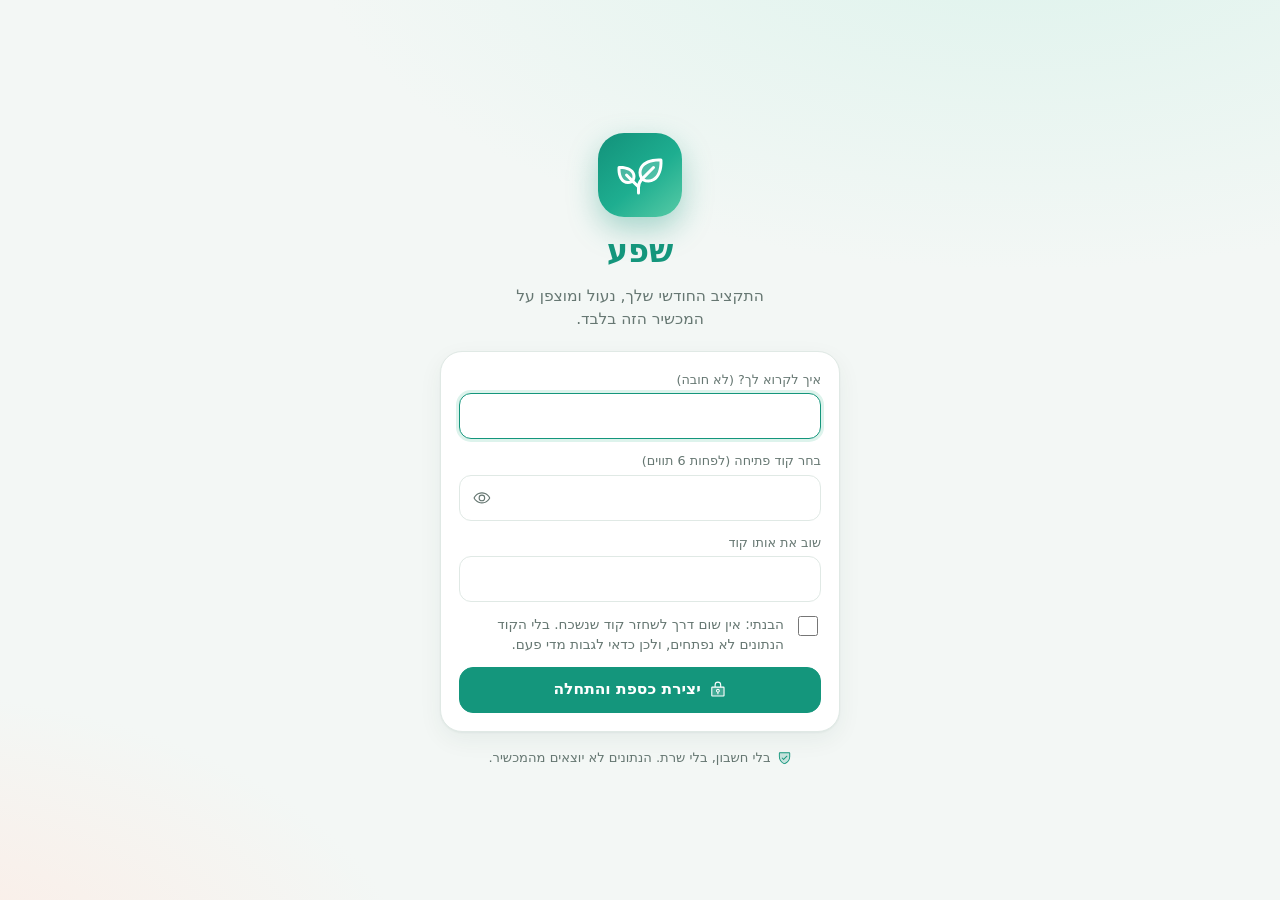
==== index.html @ e34d6406 "Shefa 1.1: private encrypted budget app with on-device screenshot reading - Monthly budget: remainin" ====
<!doctype html>
<html lang="he" dir="rtl">
<head>
<meta charset="utf-8">
<meta name="viewport" content="width=device-width,initial-scale=1,viewport-fit=cover">
<!-- Nothing may load from, or be sent to, any other site. connect-src 'none' blocks every network request from the app's code. -->
<meta http-equiv="Content-Security-Policy" content="default-src 'self'; script-src 'self' 'wasm-unsafe-eval'; style-src 'self' 'unsafe-inline'; img-src 'self' data: blob:; font-src 'self'; connect-src 'self'; worker-src 'self'; manifest-src 'self'; object-src 'none'; base-uri 'none'; form-action 'none'; frame-src 'none'">
<meta name="referrer" content="no-referrer">
<title>שפע</title>
<meta name="description" content="ניהול תקציב חודשי פרטי ומוצפן - כמה נשאר להוציא, חיסכון, הוצאות קבועות ותקציב לקטגוריות.">
<meta name="theme-color" content="#14967C" media="(prefers-color-scheme: light)">
<meta name="theme-color" content="#0D1614" media="(prefers-color-scheme: dark)">
<meta name="apple-mobile-web-app-capable" content="yes">
<meta name="mobile-web-app-capable" content="yes">
<meta name="apple-mobile-web-app-status-bar-style" content="default">
<meta name="apple-mobile-web-app-title" content="שפע">
<meta name="format-detection" content="telephone=no">
<link rel="manifest" href="manifest.webmanifest">
<link rel="icon" href="icons/icon.svg" type="image/svg+xml">
<link rel="apple-touch-icon" href="icons/apple-touch-icon.png">
<link rel="stylesheet" href="css/app.css">
</head>
<body>
<div id="lock" class="lock" hidden></div>

<div id="app" hidden>
  <div id="update-bar" class="update-bar" hidden>
    <span>גרסה חדשה של שפע מוכנה.</span><button class="btn small" id="update-go" type="button">עדכון</button>
  </div>
  <header class="top">
    <div class="brand"><svg class="ic" aria-hidden="true"><use href="assets/icons.svg#plant"></use></svg><span>שפע</span></div>
    <div id="month-bar" class="month">
      <button id="m-next" type="button" aria-label="החודש הבא"><svg class="ic" aria-hidden="true"><use href="assets/icons.svg#caret-right"></use></svg></button>
      <span class="m-mid"><b id="m-label"></b><small id="m-range"></small></span>
      <button id="m-prev" type="button" aria-label="החודש הקודם"><svg class="ic" aria-hidden="true"><use href="assets/icons.svg#caret-left"></use></svg></button>
      <button id="m-today" class="m-today" type="button" hidden>להיום</button>
    </div>
    <button class="icon-btn" id="lock-now" type="button" aria-label="נעילה"><svg class="ic" aria-hidden="true"><use href="assets/icons.svg#lock"></use></svg></button>
  </header>
  <main class="wrap">
    <section id="view-home" class="view"></section>
    <section id="view-expenses" class="view" hidden></section>
    <section id="view-add" class="view" hidden></section>
    <section id="view-budget" class="view" hidden></section>
    <section id="view-more" class="view" hidden></section>
  </main>
  <nav class="tabs" aria-label="ניווט ראשי">
    <a href="#home" data-v="home"><svg class="ic" aria-hidden="true"><use href="assets/icons.svg#house"></use></svg><span>בית</span></a>
    <a href="#expenses" data-v="expenses"><svg class="ic" aria-hidden="true"><use href="assets/icons.svg#receipt"></use></svg><span>תנועות</span></a>
    <a href="#add" data-v="add" class="tab-add"><span class="plus"><svg class="ic" aria-hidden="true"><use href="assets/icons.svg#plus"></use></svg></span><span>הוספה</span></a>
    <a href="#budget" data-v="budget"><svg class="ic" aria-hidden="true"><use href="assets/icons.svg#sliders"></use></svg><span>תקציב</span></a>
    <a href="#more" data-v="more"><svg class="ic" aria-hidden="true"><use href="assets/icons.svg#gear"></use></svg><span>עוד</span></a>
  </nav>
</div>
<div id="sheet-root"></div>
<div id="toast" class="toast" role="status" aria-live="polite" hidden></div>
<noscript><p style="padding:24px">שפע צריכה JavaScript כדי לעבוד.</p></noscript>
<script type="module" src="js/app.js"></script>
</body>
</html>
---- css/app.css ----
/* שפע - calm mint + warm peach. Light by default, follows the phone's dark mode. */
:root {
  --bg: #F3F7F5; --surface: #FFFFFF; --surface-2: #EEF4F1; --ink: #1B2B28; --muted: #667772; --line: #E0E9E5;
  --primary: #14967C; --primary-ink: #FFFFFF; --primary-soft: #DDF3EC;
  --peach: #F2865E; --peach-soft: #FDEBE3; --sky: #5B8DEF; --sky-soft: #E6EEFD; --lilac: #9C7FE3; --lilac-soft: #EFE9FC;
  --warn: #B9750C; --warn-soft: #FCF0D7; --bad: #D64F4B; --bad-soft: #FBE4E3; --good: #1E9E6E;
  --hero: linear-gradient(140deg, #12917A 0%, #1EAE90 55%, #58CBA6 100%);
  --hero-watch: linear-gradient(140deg, #D9872B 0%, #EBA348 60%, #F4C06F 100%);
  --hero-over: linear-gradient(140deg, #D44C55 0%, #E7666A 55%, #F2865E 100%);
  --shadow: 0 1px 2px rgba(20, 60, 50, .05), 0 8px 24px rgba(20, 60, 50, .06);
  --font: "Rubik", "Heebo", "Assistant", system-ui, -apple-system, "Segoe UI", "Noto Sans Hebrew", Arial, sans-serif;
  --r: 18px;
  color-scheme: light;
}
@media (prefers-color-scheme: dark) {
  :root {
    --bg: #0D1614; --surface: #15211E; --surface-2: #1C2B27; --ink: #E4EFEB; --muted: #93A6A0; --line: #26372F;
    --primary: #34C9A6; --primary-ink: #052119; --primary-soft: #12352C;
    --peach: #F59A76; --peach-soft: #3A2419; --sky: #7EA6F4; --sky-soft: #1B2840; --lilac: #B39BF0; --lilac-soft: #2A2340;
    --warn: #E8B04B; --warn-soft: #3A2D14; --bad: #F07A72; --bad-soft: #3D1F1E; --good: #4CC892;
    --hero: linear-gradient(140deg, #0F6E5C 0%, #148A72 55%, #2BA88A 100%);
    --hero-watch: linear-gradient(140deg, #8E5A1C 0%, #A86E25 60%, #C28A3C 100%);
    --hero-over: linear-gradient(140deg, #8E2F37 0%, #A8434A 55%, #B85B4A 100%);
    --shadow: 0 1px 2px rgba(0, 0, 0, .3);
    color-scheme: dark;
  }
}

* { box-sizing: border-box; }
html { -webkit-text-size-adjust: 100%; }
body {
  margin: 0; background: var(--bg); color: var(--ink); font-family: var(--font); font-size: 15.5px; line-height: 1.5;
  -webkit-tap-highlight-color: transparent;
}
[hidden] { display: none !important; }
.ic { width: 1.15em; height: 1.15em; flex: none; display: inline-block; vertical-align: -.2em; }
.ic.big { width: 2.2rem; height: 2.2rem; }
h1, h2 { margin: 0; font-weight: 700; text-wrap: balance; }
h2 { font-size: 1.05rem; display: flex; align-items: center; gap: 8px; }
h2 .ic { color: var(--primary); }
p { margin: 0; }
.num { font-variant-numeric: tabular-nums; direction: ltr; unicode-bidi: isolate; display: inline-block; }
.muted { color: var(--muted); }
.small { font-size: .85rem; }
.hint { color: var(--muted); font-size: .86rem; display: flex; gap: 6px; align-items: flex-start; }
.hint .ic { margin-top: 2px; color: var(--primary); }
a { color: var(--primary); }
button, input, select, textarea { font: inherit; color: inherit; }
button, label[for], summary { cursor: pointer; }
:focus-visible { outline: 2px solid var(--primary); outline-offset: 2px; border-radius: 8px; }

/* ---------- shell ---------- */
.wrap { max-width: 720px; margin: 0 auto; padding-left: max(16px, env(safe-area-inset-left)); padding-right: max(16px, env(safe-area-inset-right)); padding-bottom: calc(100px + env(safe-area-inset-bottom)); }
.top {
  position: sticky; top: 0; z-index: 20; background: color-mix(in srgb, var(--bg) 88%, transparent); backdrop-filter: blur(12px); -webkit-backdrop-filter: blur(12px);
  display: flex; align-items: center; gap: 10px; justify-content: space-between;
  padding: calc(10px + env(safe-area-inset-top)) max(16px, env(safe-area-inset-right)) 10px max(16px, env(safe-area-inset-left));
}
.top > * { flex: none; }
.brand { display: flex; align-items: center; gap: 6px; font-weight: 700; font-size: 1.2rem; color: var(--primary); }
.brand .ic { width: 1.5rem; height: 1.5rem; }
.month { display: flex; align-items: center; gap: 2px; background: var(--surface); border: 1px solid var(--line); border-radius: 999px; padding: 3px; position: relative; }
.month > button:not(.m-today) { border: 0; background: none; width: 34px; height: 34px; border-radius: 50%; display: grid; place-items: center; color: var(--muted); }
.month > button:hover { background: var(--surface-2); color: var(--ink); }
.m-mid { display: flex; flex-direction: column; align-items: center; min-width: 96px; line-height: 1.15; }
.m-mid b { font-size: .95rem; }
.m-mid small { font-size: .7rem; color: var(--muted); }
.m-mid small:empty { display: none; }
.m-today { position: absolute; top: calc(100% + 4px); left: 50%; transform: translateX(-50%); border: 0; background: var(--primary-soft); color: var(--primary); font-size: .75rem; font-weight: 600; padding: 2px 10px; border-radius: 999px; }
.update-bar { display: flex; align-items: center; justify-content: center; gap: 12px; padding: calc(8px + env(safe-area-inset-top)) 16px 8px; background: var(--primary); color: var(--primary-ink); font-weight: 500; }
.update-bar .btn { background: var(--primary-ink); color: var(--primary); border: 0; }
.view { display: flex; flex-direction: column; gap: 14px; padding-top: 8px; }

.tabs {
  position: fixed; inset: auto 0 0 0; z-index: 25; background: var(--surface); border-top: 1px solid var(--line);
  display: grid; grid-template-columns: repeat(5, 1fr); align-items: end;
  padding: 6px max(8px, env(safe-area-inset-right)) calc(6px + env(safe-area-inset-bottom)) max(8px, env(safe-area-inset-left));
}
.tabs a { display: flex; flex-direction: column; align-items: center; gap: 2px; padding: 6px 0; color: var(--muted); text-decoration: none; font-size: .74rem; font-weight: 500; border-radius: 12px; }
.tabs a .ic { width: 1.5rem; height: 1.5rem; }
.tabs a.on { color: var(--primary); }
.tabs a.on:not(.tab-add) .ic { transform: translateY(-1px); }
.tab-add .plus { width: 48px; height: 48px; margin-top: -22px; border-radius: 16px; background: var(--primary); color: var(--primary-ink); display: grid; place-items: center; box-shadow: 0 6px 18px color-mix(in srgb, var(--primary) 40%, transparent); border: 3px solid var(--surface); }
.tabs a.tab-add.on .plus { background: var(--peach); }
@media (min-width: 760px) { .tabs { max-width: 560px; margin: 0 auto 14px; border: 1px solid var(--line); border-radius: 22px; box-shadow: var(--shadow); padding-bottom: 6px; } }

/* ---------- cards ---------- */
.card { background: var(--surface); border: 1px solid var(--line); border-radius: var(--r); padding: 16px; display: flex; flex-direction: column; gap: 12px; }
.card-h { display: flex; align-items: center; justify-content: space-between; gap: 10px; flex-wrap: wrap; }
.greet { font-size: 1.05rem; font-weight: 600; color: var(--muted); padding: 2px 4px 0; }
.empty { text-align: center; padding: 18px 8px; color: var(--muted); display: flex; flex-direction: column; align-items: center; gap: 8px; }
.empty .ic { color: var(--primary); opacity: .85; }

/* hero */
.hero { background: var(--hero); color: #fff; border-radius: 24px; padding: 18px 20px 18px; display: flex; flex-direction: column; gap: 10px; box-shadow: 0 10px 30px color-mix(in srgb, var(--primary) 25%, transparent); }
.hero.watch { background: var(--hero-watch); box-shadow: 0 10px 30px rgba(217, 135, 43, .25); }
.hero.over { background: var(--hero-over); box-shadow: 0 10px 30px rgba(212, 76, 85, .25); }
.hero-top { display: flex; justify-content: space-between; align-items: center; gap: 8px; flex-wrap: wrap; }
.hero-lbl { font-weight: 500; opacity: .95; }
.pill { display: inline-flex; align-items: center; gap: 5px; background: rgba(255, 255, 255, .2); padding: 3px 10px; border-radius: 999px; font-size: .8rem; font-weight: 600; }
.hero-big { font-size: clamp(2.7rem, 13vw, 3.8rem); font-weight: 700; line-height: 1; letter-spacing: -.02em; }
.hero-grid { display: grid; grid-template-columns: repeat(3, minmax(0, 1fr)); gap: 8px; }
.hero-grid div { background: rgba(255, 255, 255, .16); border-radius: 14px; padding: 8px 10px; display: flex; flex-direction: column; }
.hero-grid span { font-size: .75rem; opacity: .9; }
.hero-grid b { font-size: 1.15rem; }
.hero-track { position: relative; height: 8px; border-radius: 999px; background: rgba(255, 255, 255, .25); }
.hero-track i { position: absolute; inset-block: 0; inset-inline-start: 0; border-radius: 999px; background: #fff; }
.hero-track b { position: absolute; top: -4px; width: 3px; height: 16px; border-radius: 2px; background: rgba(0, 0, 0, .35); transform: translateX(50%); }
.hero-sub { font-size: .82rem; opacity: .92; }

.forecast { flex-direction: row; align-items: flex-start; gap: 12px; }
.forecast b { font-weight: 600; }
.forecast p { color: var(--muted); font-size: .86rem; margin-top: 2px; }
.fc-ic { width: 40px; height: 40px; border-radius: 12px; display: grid; place-items: center; flex: none; background: var(--primary-soft); color: var(--primary); }
.forecast.bad .fc-ic { background: var(--bad-soft); color: var(--bad); }

.onboard { background: linear-gradient(160deg, var(--primary-soft), var(--surface) 70%); }
.steps { list-style: none; margin: 0; padding: 0; display: flex; flex-direction: column; gap: 10px; counter-reset: s; }
.steps li { display: flex; align-items: center; gap: 10px; counter-increment: s; }
.steps li span { flex: 1; }
.steps li::before { content: counter(s); width: 28px; height: 28px; border-radius: 50%; background: var(--surface); border: 2px solid var(--primary); color: var(--primary); display: grid; place-items: center; font-weight: 700; flex: none; }
.steps li.done::before { content: "✓"; background: var(--primary); color: var(--primary-ink); }
.steps li.done span { color: var(--muted); text-decoration: line-through; }

.split { display: flex; height: 14px; border-radius: 999px; overflow: hidden; background: var(--surface-2); gap: 2px; }
.split i { display: block; height: 100%; }
.legend { display: flex; flex-wrap: wrap; gap: 6px 14px; font-size: .84rem; }
.legend span { display: inline-flex; align-items: center; gap: 6px; }
.legend.tight { font-size: .75rem; color: var(--muted); }
.dot { width: 10px; height: 10px; border-radius: 4px; flex: none; display: inline-block; }
.dot.ring { border: 2px solid var(--line); background: var(--surface-2); }

.cat-ic { width: 38px; height: 38px; border-radius: 12px; display: grid; place-items: center; flex: none; color: var(--c); background: color-mix(in srgb, var(--c) 15%, transparent); }
.cat-ic .ic { width: 1.3rem; height: 1.3rem; }
.env { display: flex; flex-direction: column; gap: 14px; }
.env-row { display: grid; grid-template-columns: 38px minmax(0, 1fr) auto; grid-template-rows: auto auto; column-gap: 10px; row-gap: 6px; align-items: center; }
.env-row .cat-ic { grid-row: span 2; }
.env-n { font-weight: 600; overflow: hidden; text-overflow: ellipsis; white-space: nowrap; }
.env-v { display: flex; flex-direction: column; align-items: flex-end; line-height: 1.2; text-align: end; }
.env-v small { color: var(--muted); font-size: .76rem; }
.bar { grid-column: 2 / 4; height: 8px; border-radius: 999px; background: var(--surface-2); overflow: hidden; }
.bar i { display: block; height: 100%; border-radius: 999px; background: var(--c, var(--primary)); }
.bar.warn i { background: var(--warn); }
.bar.bad i { background: var(--bad); }
.t-ok { color: var(--good); } .t-warn { color: var(--warn); } .t-bad { color: var(--bad); }

.donut-wrap { display: grid; grid-template-columns: 150px minmax(0, 1fr); gap: 16px; align-items: center; }
@media (max-width: 420px) { .donut-wrap { grid-template-columns: 1fr; justify-items: center; } }
.donut { width: 150px; height: 150px; transform: rotate(0deg); }
.donut .d-k { font-size: 3.1px; fill: var(--muted); font-family: var(--font); }
.donut .d-v { font-size: 4.6px; fill: var(--ink); font-weight: 700; font-family: var(--font); }
.dlist { display: flex; flex-direction: column; gap: 7px; width: 100%; font-size: .9rem; }
.dlist div { display: flex; align-items: center; gap: 8px; }
.grow { flex: 1; min-width: 0; overflow: hidden; text-overflow: ellipsis; white-space: nowrap; }

.months { display: grid; grid-template-columns: repeat(6, minmax(0, 1fr)); gap: 6px; align-items: end; }
.mcol { display: flex; flex-direction: column; align-items: center; gap: 4px; }
.mbar-wrap { position: relative; width: 100%; max-width: 38px; height: 110px; }
.mbar-b, .mbar { position: absolute; bottom: 0; left: 0; right: 0; border-radius: 8px 8px 4px 4px; display: block; }
.mbar-b { background: var(--surface-2); border: 1px dashed var(--line); }
.mbar { left: 6px; right: 6px; background: var(--peach); opacity: .75; }
.mbar.over { background: var(--bad); }
.mcol.cur .mbar { opacity: 1; }
.mlbl { font-size: .76rem; color: var(--muted); }
.mcol.cur .mlbl { color: var(--ink); font-weight: 700; }
.mval { font-size: .7rem; color: var(--muted); }

.goals { display: flex; flex-direction: column; gap: 12px; }
.goal-mini { display: flex; flex-direction: column; gap: 6px; }
.goal-mini .bar, .goal .bar { grid-column: auto; }
.goal-top { display: flex; justify-content: space-between; gap: 8px; font-size: .9rem; }

/* transactions */
.tx-list { display: flex; flex-direction: column; }
.tx { display: grid; grid-template-columns: 38px minmax(0, 1fr) auto; gap: 12px; align-items: center; padding: 10px 2px; background: none; border: 0; border-top: 1px solid var(--line); width: 100%; text-align: start; border-radius: 0; }
.tx:first-child { border-top: 0; }
.tx:hover { background: var(--surface-2); }
.tx-mid { min-width: 0; display: flex; flex-direction: column; }
.tx-m { font-weight: 500; overflow: hidden; text-overflow: ellipsis; white-space: nowrap; }
.tx-s { display: flex; flex-wrap: wrap; gap: 3px 8px; font-size: .78rem; color: var(--muted); align-items: center; }
.tx-a { font-weight: 700; white-space: nowrap; }
.tx-a.pos { color: var(--good); }
.tx-a.dim { color: var(--muted); font-weight: 500; text-decoration: line-through; }
.chip { display: inline-flex; align-items: center; gap: 4px; font-size: .7rem; font-weight: 600; padding: 1px 8px; border-radius: 999px; background: var(--surface-2); color: var(--muted); }
.chip .ic { width: .9em; height: .9em; }
.chip.good { background: var(--primary-soft); color: var(--good); }
.chip.lilac { background: var(--lilac-soft); color: var(--lilac); }
.chip.peach { background: var(--peach-soft); color: var(--peach); }
.chip.warn { background: var(--warn-soft); color: var(--warn); }
.day-h { font-size: .78rem; font-weight: 600; color: var(--muted); padding: 10px 2px 2px; }
.search { position: relative; }
.search .ic { position: absolute; top: 50%; inset-inline-start: 12px; transform: translateY(-50%); color: var(--muted); }
.search input { padding-inline-start: 38px; }
.fab { position: fixed; z-index: 22; bottom: calc(86px + env(safe-area-inset-bottom)); left: max(18px, calc(env(safe-area-inset-left) + 18px)); height: 50px; padding: 0 18px; border-radius: 16px; border: 0; background: var(--ink); color: var(--bg); font-weight: 600; display: flex; align-items: center; gap: 8px; box-shadow: 0 8px 22px rgba(0, 0, 0, .18); }

/* forms */
.field { display: flex; flex-direction: column; gap: 4px; min-width: 0; }
.field label, .field > span { font-size: .8rem; color: var(--muted); font-weight: 500; }
input[type=text], input[type=number], input[type=date], input[type=search], input[type=password], select, textarea {
  width: 100%; min-width: 0; min-height: 46px; padding: 10px 12px; border-radius: 12px; border: 1px solid var(--line); background: var(--surface); font-size: 16px;
}
textarea { resize: vertical; line-height: 1.5; }
input[type=number] { direction: ltr; text-align: right; }
input:focus, select:focus, textarea:focus { outline: none; border-color: var(--primary); box-shadow: 0 0 0 3px var(--primary-soft); }
.row2 { display: grid; grid-template-columns: repeat(2, minmax(0, 1fr)); gap: 10px; }
.btn-row { display: flex; flex-wrap: wrap; gap: 10px; }
.btn { display: inline-flex; align-items: center; justify-content: center; gap: 8px; min-height: 46px; padding: 0 16px; border-radius: 14px; border: 1px solid var(--line); background: var(--surface); font-weight: 600; text-decoration: none; color: var(--ink); }
.btn:hover { background: var(--surface-2); }
.btn.primary { background: var(--primary); border-color: var(--primary); color: var(--primary-ink); }
.btn.primary:hover { filter: brightness(1.06); }
.btn.ghost { border-color: transparent; background: var(--surface-2); }
.btn.small { min-height: 36px; padding: 0 12px; font-size: .85rem; border-radius: 11px; }
.btn.wide { width: 100%; }
.btn.danger { color: var(--bad); }
.btn.armed, .btn.danger.armed { background: var(--bad); border-color: var(--bad); color: #fff; }
.btn:disabled { opacity: .5; cursor: not-allowed; }
.icon-btn { width: 42px; height: 42px; border-radius: 12px; border: 0; background: none; display: grid; place-items: center; color: var(--muted); flex: none; }
.icon-btn:hover { background: var(--surface-2); color: var(--ink); }
.icon-btn.armed { background: var(--bad); color: #fff; }
.link-btn { background: none; border: 0; color: var(--muted); text-decoration: underline; padding: 8px; }
.seg { display: inline-flex; background: var(--surface-2); border-radius: 12px; padding: 3px; gap: 3px; }
.seg button { border: 0; background: none; padding: 6px 14px; border-radius: 9px; font-weight: 600; color: var(--muted); }
.seg button.on { background: var(--surface); color: var(--ink); box-shadow: var(--shadow); }

/* add */
.intro p { font-size: .9rem; }
.option { display: flex; align-items: center; gap: 14px; background: var(--surface); border: 1px solid var(--line); border-radius: var(--r); padding: 16px; text-align: start; width: 100%; }
.option:hover { border-color: var(--primary); }
.opt-ic { width: 48px; height: 48px; border-radius: 15px; display: grid; place-items: center; flex: none; color: var(--c); background: color-mix(in srgb, var(--c) 14%, transparent); }
.opt-ic .ic { width: 1.6rem; height: 1.6rem; }
.opt-t { flex: 1; display: flex; flex-direction: column; min-width: 0; }
.opt-t small { color: var(--muted); font-size: .84rem; }
.badge { font-size: .72rem; font-weight: 700; color: var(--primary); background: var(--primary-soft); padding: 3px 9px; border-radius: 999px; }
.option .go { color: var(--muted); }
.help summary { font-weight: 600; display: flex; align-items: center; gap: 8px; list-style: none; }
.help summary::-webkit-details-marker { display: none; }
.help p { font-size: .9rem; }
.help[open] { gap: 10px; }
.how { margin: 0; padding-inline-start: 20px; display: flex; flex-direction: column; gap: 6px; font-size: .92rem; }
.status { flex-direction: row; align-items: center; }
.spin { width: 18px; height: 18px; border-radius: 50%; border: 2.5px solid color-mix(in srgb, currentColor 25%, transparent); border-top-color: currentColor; animation: sp .9s linear infinite; flex: none; display: inline-block; }
@keyframes sp { to { transform: rotate(360deg); } }
@media (prefers-reduced-motion: reduce) { .spin { animation-duration: 3s; } }
.notice { display: flex; gap: 10px; align-items: flex-start; padding: 12px 14px; border-radius: 14px; background: var(--warn-soft); font-size: .9rem; }
.notice .ic { color: var(--warn); margin-top: 2px; }
.notice.bad { background: var(--bad-soft); }
.notice.bad .ic { color: var(--bad); }
.filebar { display: flex; flex-direction: column; gap: 10px; }
.filebar summary { font-size: .86rem; color: var(--primary); font-weight: 600; }
.map-grid { display: grid; grid-template-columns: repeat(2, minmax(0, 1fr)); gap: 8px; margin-top: 8px; }
.row-tools { display: flex; gap: 8px; flex-wrap: wrap; }
.rev { display: flex; flex-direction: column; gap: 10px; }
.rev-row { background: var(--surface); border: 1px solid var(--line); border-radius: 16px; padding: 12px; display: grid; grid-template-columns: 28px minmax(0, 1fr); gap: 8px 10px; }
.rev-row.off { opacity: .55; }
.rev-row > input[type=checkbox] { width: 22px; height: 22px; margin: 12px 0 0; accent-color: var(--primary); }
.rev-f { display: grid; grid-template-columns: repeat(2, minmax(0, 1fr)); gap: 8px; }
.rev-f .wide { grid-column: 1 / -1; }
@media (min-width: 640px) { .rev-f { grid-template-columns: repeat(4, minmax(0, 1fr)); } }
.rev-b { grid-column: 2; display: flex; flex-wrap: wrap; gap: 6px; }
.rev-b:empty { display: none; }
.savebar { position: sticky; bottom: calc(84px + env(safe-area-inset-bottom)); z-index: 5; background: var(--surface); border: 1px solid var(--line); border-radius: 16px; padding: 10px 12px; display: flex; gap: 10px; align-items: center; justify-content: space-between; box-shadow: var(--shadow); }

/* budget */
.sumgrid { display: grid; grid-template-columns: repeat(2, minmax(0, 1fr)); gap: 8px; }
@media (min-width: 560px) { .sumgrid { grid-template-columns: repeat(4, minmax(0, 1fr)); } }
.stat { background: var(--surface-2); border-radius: 14px; padding: 10px 12px; display: flex; flex-direction: column; }
.stat span { font-size: .78rem; color: var(--muted); }
.stat b { font-size: 1.15rem; }
.stat.hl { background: var(--primary-soft); }
.stat.hl b { color: var(--primary); }
.unalloc { font-size: .88rem; padding: 9px 12px; border-radius: 12px; background: var(--surface-2); display: flex; align-items: center; gap: 6px; flex-wrap: wrap; }
.unalloc.ok { background: var(--primary-soft); color: var(--good); }
.unalloc.bad { background: var(--bad-soft); color: var(--bad); }
.elist { display: flex; flex-direction: column; gap: 10px; }
.erow { display: grid; grid-template-columns: minmax(0, 1.4fr) minmax(0, 1fr) 42px; gap: 8px; align-items: end; }
.erow.fx { grid-template-columns: minmax(0, 1.2fr) minmax(0, .8fr) minmax(0, 1.2fr) 42px; }
@media (max-width: 540px) { .erow.fx { grid-template-columns: minmax(0, 1fr) minmax(0, 1fr) 42px; } .erow.fx .kw { grid-column: 1 / 3; grid-row: 2; } }
.del { color: var(--muted); }
.sv-line { font-size: .92rem; }
.goal { border: 1px solid var(--line); border-radius: 16px; padding: 12px; display: flex; flex-direction: column; gap: 10px; background: var(--surface-2); }
.goal input { background: var(--surface); }
.goal-foot { display: flex; align-items: center; justify-content: space-between; gap: 8px; flex-wrap: wrap; font-size: .85rem; }
.crow { display: grid; grid-template-columns: 38px minmax(0, 1.5fr) minmax(0, 1fr) 42px; gap: 8px; align-items: center; }
.newcat { display: flex; flex-direction: column; gap: 10px; border-top: 1px dashed var(--line); padding-top: 12px; }
.newcat summary { font-weight: 600; color: var(--primary); display: flex; align-items: center; gap: 6px; list-style: none; }
.newcat summary::-webkit-details-marker { display: none; }
.newcat[open] summary { margin-bottom: 10px; }
.newcat .btn { margin-top: 10px; align-self: flex-start; }
.icon-pick { display: flex; flex-wrap: wrap; gap: 6px; margin-top: 10px; }
.icon-pick button { width: 40px; height: 40px; border-radius: 12px; border: 1px solid var(--line); background: var(--surface); display: grid; place-items: center; color: var(--muted); }
.icon-pick button.on { border-color: var(--primary); background: var(--primary-soft); color: var(--primary); }
.explain p { font-size: .9rem; color: var(--muted); }

/* more */
.facts { list-style: none; margin: 0; padding: 0; display: flex; flex-direction: column; gap: 10px; }
.facts li { display: flex; gap: 10px; align-items: flex-start; font-size: .92rem; }
.facts .ic { color: var(--primary); margin-top: 3px; }
.ok-line { display: flex; align-items: center; gap: 8px; color: var(--good); font-weight: 600; }
.danger-zone { border-color: color-mix(in srgb, var(--bad) 35%, var(--line)); }
.danger-zone h2 .ic { color: var(--bad); }

/* lock */
.lock { min-height: 100vh; min-height: 100dvh; display: grid; place-items: center; padding: max(24px, env(safe-area-inset-top)) max(16px, env(safe-area-inset-right)) max(24px, env(safe-area-inset-bottom)) max(16px, env(safe-area-inset-left));
  background: radial-gradient(1200px 600px at 80% -10%, var(--primary-soft), transparent 60%), radial-gradient(900px 500px at -10% 110%, var(--peach-soft), transparent 60%), var(--bg); }
.lock-card { width: 100%; max-width: 400px; display: flex; flex-direction: column; align-items: center; gap: 10px; text-align: center; }
.lock-logo { width: 84px; height: 84px; border-radius: 26px; background: var(--hero); color: #fff; display: grid; place-items: center; box-shadow: 0 12px 30px color-mix(in srgb, var(--primary) 35%, transparent); }
.lock-logo .ic { width: 3rem; height: 3rem; }
.lock-card h1 { font-size: 2rem; color: var(--primary); }
.lock-sub { color: var(--muted); max-width: 30ch; }
.lock-form { width: 100%; display: flex; flex-direction: column; gap: 12px; text-align: start; margin-top: 10px; background: var(--surface); border: 1px solid var(--line); border-radius: 22px; padding: 18px; box-shadow: var(--shadow); }
.pass-wrap { position: relative; }
.pass-wrap input { padding-inline-end: 48px; }
.pass-wrap .icon-btn { position: absolute; inset-inline-end: 2px; top: 2px; }
.check { display: flex; gap: 10px; align-items: flex-start; font-size: .85rem; color: var(--muted); }
.check input { width: 20px; height: 20px; margin-top: 2px; accent-color: var(--primary); flex: none; }
.form-err { color: var(--bad); background: var(--bad-soft); padding: 8px 12px; border-radius: 10px; font-size: .88rem; }
.lock-foot { color: var(--muted); font-size: .82rem; display: flex; align-items: center; gap: 6px; margin-top: 6px; }
.lock-foot .ic { color: var(--primary); }

/* sheet + toast */
.sheet-bg { position: fixed; inset: 0; z-index: 50; background: rgba(10, 25, 20, .45); display: flex; align-items: flex-end; justify-content: center; animation: fade .15s ease-out; }
.sheet { width: 100%; max-width: 560px; background: var(--surface); border-radius: 24px 24px 0 0; max-height: 92vh; max-height: 92dvh; overflow: auto;
  padding: 16px max(16px, env(safe-area-inset-right)) calc(18px + env(safe-area-inset-bottom)) max(16px, env(safe-area-inset-left)); display: flex; flex-direction: column; gap: 12px; animation: up .2s ease-out; }
.sheet-h { display: flex; align-items: center; justify-content: space-between; }
@media (min-width: 760px) { .sheet-bg { align-items: center; } .sheet { border-radius: 24px; } }
@keyframes up { from { transform: translateY(24px); opacity: .6; } }
@keyframes fade { from { opacity: 0; } }
@media (prefers-reduced-motion: reduce) { .sheet, .sheet-bg { animation: none; } }
.toast { position: fixed; z-index: 60; bottom: calc(96px + env(safe-area-inset-bottom)); left: 50%; transform: translateX(-50%); background: var(--ink); color: var(--bg); padding: 10px 16px; border-radius: 14px; font-weight: 500; max-width: calc(100% - 32px); box-shadow: var(--shadow); text-align: center; }

/* screenshots, privacy, review (v1.1) */
.option.drop.over { border-color: var(--primary); background: var(--primary-soft); }
.privacy { flex-direction: row; gap: 12px; align-items: flex-start; background: linear-gradient(160deg, var(--primary-soft), var(--surface) 75%); }
.privacy > .ic { width: 1.6rem; height: 1.6rem; color: var(--primary); flex: none; margin-top: 2px; }
.privacy p { color: var(--muted); font-size: .86rem; margin-top: 2px; }
.reading { align-items: center; text-align: center; padding: 28px 18px; }
.read-ic { width: 64px; height: 64px; border-radius: 20px; background: var(--primary-soft); color: var(--primary); display: grid; place-items: center; }
.read-ic .ic { width: 2rem; height: 2rem; animation: pulse 1.6s ease-in-out infinite; }
@keyframes pulse { 50% { transform: scale(.88); opacity: .7; } }
@media (prefers-reduced-motion: reduce) { .read-ic .ic { animation: none; } }
.progress { width: 100%; height: 10px; border-radius: 999px; background: var(--surface-2); overflow: hidden; }
.progress i { display: block; height: 100%; border-radius: 999px; background: var(--primary); transition: width .3s ease; }
.rv-stats { display: flex; flex-wrap: wrap; gap: 6px; }
.rv-stats .chip { font-size: .78rem; padding: 3px 10px; }
.link-btn.left { align-self: flex-start; padding: 0; color: var(--primary); }
.rev-main { min-width: 0; display: flex; flex-direction: column; gap: 6px; }
.rev-top { display: flex; justify-content: space-between; gap: 10px; align-items: baseline; }
.rev-name { min-width: 0; overflow: hidden; text-overflow: ellipsis; white-space: nowrap; font-weight: 600; }
.rev-amt { white-space: nowrap; }
.rev-meta { display: flex; flex-wrap: wrap; align-items: center; gap: 4px 8px; font-size: .8rem; color: var(--muted); }
.rev-meta > .ic { width: .95em; height: .95em; }
.rev-cat select { min-height: 40px; padding: 6px 10px; font-size: 15px; }
.rev-edit summary { font-size: .82rem; color: var(--primary); font-weight: 600; display: inline-flex; align-items: center; gap: 4px; list-style: none; }
.rev-edit summary::-webkit-details-marker { display: none; }
.rev-edit[open] summary { margin-bottom: 8px; }
.rev-row > input[type=checkbox] { margin-top: 2px; }
input[type=time] { width: 100%; min-width: 0; min-height: 46px; padding: 10px 12px; border-radius: 12px; border: 1px solid var(--line); background: var(--surface); font-size: 16px; }
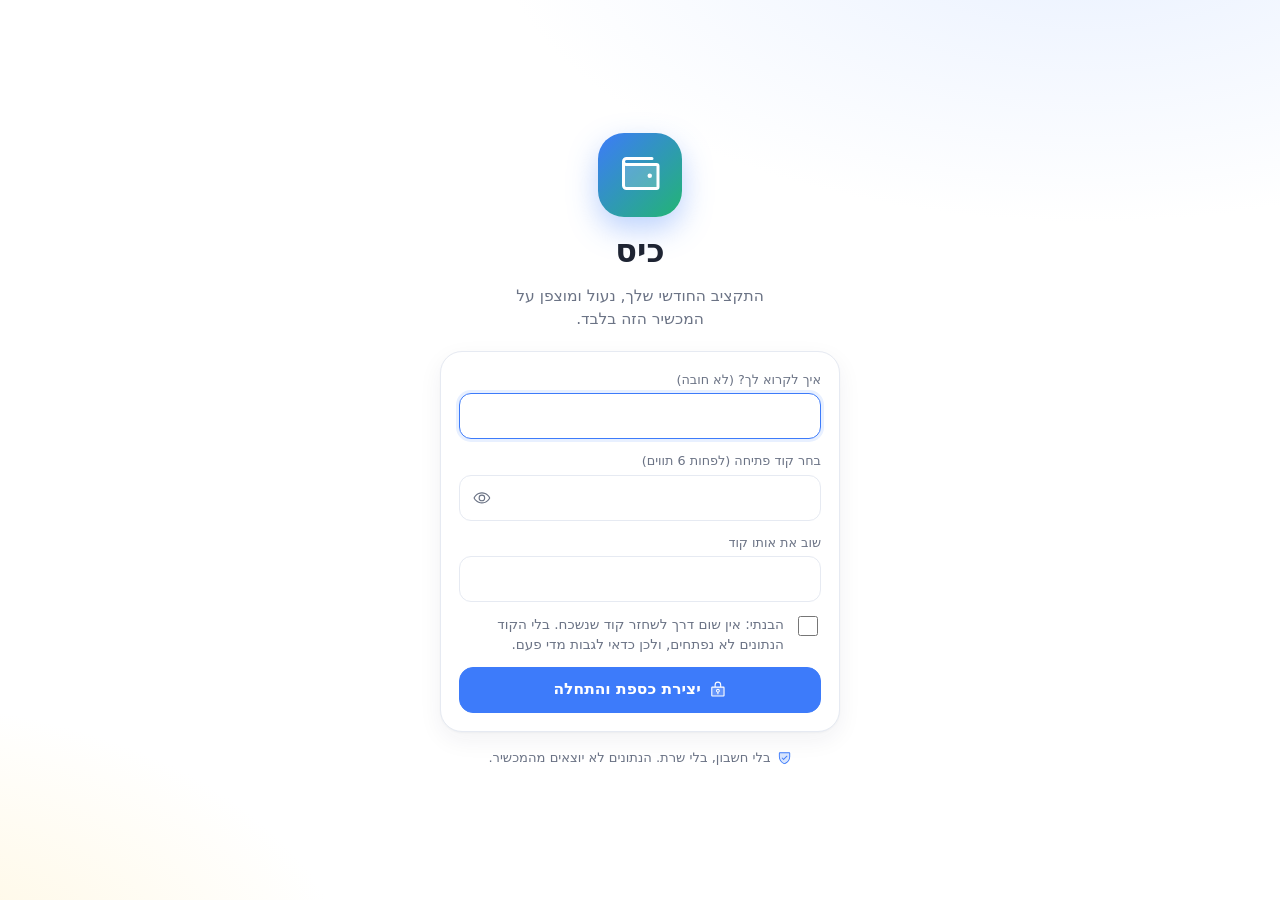
==== commit 38406b53: "כיס 1.2: white bright look, salary slips, smarter home screen - Renamed to כיס; white app with brigh" ====
--- a/index.html
+++ b/index.html
@@ -6,14 +6,13 @@
 <!-- Nothing may load from, or be sent to, any other site. connect-src 'none' blocks every network request from the app's code. -->
 <meta http-equiv="Content-Security-Policy" content="default-src 'self'; script-src 'self' 'wasm-unsafe-eval'; style-src 'self' 'unsafe-inline'; img-src 'self' data: blob:; font-src 'self'; connect-src 'self'; worker-src 'self'; manifest-src 'self'; object-src 'none'; base-uri 'none'; form-action 'none'; frame-src 'none'">
 <meta name="referrer" content="no-referrer">
-<title>שפע</title>
+<title>כיס</title>
 <meta name="description" content="ניהול תקציב חודשי פרטי ומוצפן - כמה נשאר להוציא, חיסכון, הוצאות קבועות ותקציב לקטגוריות.">
-<meta name="theme-color" content="#14967C" media="(prefers-color-scheme: light)">
-<meta name="theme-color" content="#0D1614" media="(prefers-color-scheme: dark)">
+<meta name="theme-color" content="#FFFFFF">
 <meta name="apple-mobile-web-app-capable" content="yes">
 <meta name="mobile-web-app-capable" content="yes">
 <meta name="apple-mobile-web-app-status-bar-style" content="default">
-<meta name="apple-mobile-web-app-title" content="שפע">
+<meta name="apple-mobile-web-app-title" content="כיס">
 <meta name="format-detection" content="telephone=no">
 <link rel="manifest" href="manifest.webmanifest">
 <link rel="icon" href="icons/icon.svg" type="image/svg+xml">
@@ -25,14 +24,14 @@
 
 <div id="app" hidden>
   <div id="update-bar" class="update-bar" hidden>
-    <span>גרסה חדשה של שפע מוכנה.</span><button class="btn small" id="update-go" type="button">עדכון</button>
+    <span>גרסה חדשה של כיס מוכנה.</span><button class="btn small" id="update-go" type="button">עדכון</button>
   </div>
   <header class="top">
-    <div class="brand"><svg class="ic" aria-hidden="true"><use href="assets/icons.svg#plant"></use></svg><span>שפע</span></div>
+    <div class="brand"><span class="logo"><svg class="ic" aria-hidden="true"><use href="assets/icons.svg#wallet"></use></svg></span><span>כיס</span></div>
     <div id="month-bar" class="month">
-      <button id="m-next" type="button" aria-label="החודש הבא"><svg class="ic" aria-hidden="true"><use href="assets/icons.svg#caret-right"></use></svg></button>
+      <button id="m-prev" type="button" aria-label="החודש הקודם"><svg class="ic" aria-hidden="true"><use href="assets/icons.svg#caret-right"></use></svg></button>
       <span class="m-mid"><b id="m-label"></b><small id="m-range"></small></span>
-      <button id="m-prev" type="button" aria-label="החודש הקודם"><svg class="ic" aria-hidden="true"><use href="assets/icons.svg#caret-left"></use></svg></button>
+      <button id="m-next" type="button" aria-label="החודש הבא"><svg class="ic" aria-hidden="true"><use href="assets/icons.svg#caret-left"></use></svg></button>
       <button id="m-today" class="m-today" type="button" hidden>להיום</button>
     </div>
     <button class="icon-btn" id="lock-now" type="button" aria-label="נעילה"><svg class="ic" aria-hidden="true"><use href="assets/icons.svg#lock"></use></svg></button>
@@ -54,7 +53,7 @@
 </div>
 <div id="sheet-root"></div>
 <div id="toast" class="toast" role="status" aria-live="polite" hidden></div>
-<noscript><p style="padding:24px">שפע צריכה JavaScript כדי לעבוד.</p></noscript>
+<noscript><p style="padding:24px">כיס צריכה JavaScript כדי לעבוד.</p></noscript>
 <script type="module" src="js/app.js"></script>
 </body>
 </html>
--- a/css/app.css
+++ b/css/app.css
@@ -1,29 +1,19 @@
 /* שפע - calm mint + warm peach. Light by default, follows the phone's dark mode. */
 :root {
-  --bg: #F3F7F5; --surface: #FFFFFF; --surface-2: #EEF4F1; --ink: #1B2B28; --muted: #667772; --line: #E0E9E5;
-  --primary: #14967C; --primary-ink: #FFFFFF; --primary-soft: #DDF3EC;
-  --peach: #F2865E; --peach-soft: #FDEBE3; --sky: #5B8DEF; --sky-soft: #E6EEFD; --lilac: #9C7FE3; --lilac-soft: #EFE9FC;
-  --warn: #B9750C; --warn-soft: #FCF0D7; --bad: #D64F4B; --bad-soft: #FBE4E3; --good: #1E9E6E;
-  --hero: linear-gradient(140deg, #12917A 0%, #1EAE90 55%, #58CBA6 100%);
-  --hero-watch: linear-gradient(140deg, #D9872B 0%, #EBA348 60%, #F4C06F 100%);
-  --hero-over: linear-gradient(140deg, #D44C55 0%, #E7666A 55%, #F2865E 100%);
-  --shadow: 0 1px 2px rgba(20, 60, 50, .05), 0 8px 24px rgba(20, 60, 50, .06);
+  /* white app, bright friendly accents that change with context (good / watch / over, and per category) */
+  --bg: #F6F8FC; --surface: #FFFFFF; --surface-2: #F1F4F9; --ink: #1E2433; --muted: #6B7385; --line: #E6EAF2;
+  --primary: #3D7BFA; --primary-ink: #FFFFFF; --primary-soft: #E8F0FF;
+  --yellow: #F6B829; --yellow-soft: #FFF6DC; --orange: #FF8A4C; --orange-soft: #FFEDE3; --green: #22B573; --green-soft: #E3F7EE;
+  --peach: #FF8A4C; --peach-soft: #FFEDE3; --sky: #3D7BFA; --sky-soft: #E8F0FF; --lilac: #8B6CF6; --lilac-soft: #F0EBFF; --pink: #F2559A;
+  --warn: #C98A06; --warn-soft: #FFF4D6; --bad: #E5484D; --bad-soft: #FDE8E8; --good: #1FA866;
+  --hero: linear-gradient(135deg, #E9F2FF 0%, #E6FAF1 100%);
+  --hero-watch: linear-gradient(135deg, #FFF6DA 0%, #FFEBDD 100%);
+  --hero-over: linear-gradient(135deg, #FFE9E6 0%, #FFE3EE 100%);
+  --hero-accent: #3D7BFA; --hero-bar: linear-gradient(90deg, #3D7BFA, #22B573);
+  --shadow: 0 1px 2px rgba(30, 40, 70, .04), 0 8px 24px rgba(30, 40, 70, .06);
   --font: "Rubik", "Heebo", "Assistant", system-ui, -apple-system, "Segoe UI", "Noto Sans Hebrew", Arial, sans-serif;
-  --r: 18px;
+  --r: 20px;
   color-scheme: light;
-}
-@media (prefers-color-scheme: dark) {
-  :root {
-    --bg: #0D1614; --surface: #15211E; --surface-2: #1C2B27; --ink: #E4EFEB; --muted: #93A6A0; --line: #26372F;
-    --primary: #34C9A6; --primary-ink: #052119; --primary-soft: #12352C;
-    --peach: #F59A76; --peach-soft: #3A2419; --sky: #7EA6F4; --sky-soft: #1B2840; --lilac: #B39BF0; --lilac-soft: #2A2340;
-    --warn: #E8B04B; --warn-soft: #3A2D14; --bad: #F07A72; --bad-soft: #3D1F1E; --good: #4CC892;
-    --hero: linear-gradient(140deg, #0F6E5C 0%, #148A72 55%, #2BA88A 100%);
-    --hero-watch: linear-gradient(140deg, #8E5A1C 0%, #A86E25 60%, #C28A3C 100%);
-    --hero-over: linear-gradient(140deg, #8E2F37 0%, #A8434A 55%, #B85B4A 100%);
-    --shadow: 0 1px 2px rgba(0, 0, 0, .3);
-    color-scheme: dark;
-  }
 }
 
 * { box-sizing: border-box; }
@@ -52,13 +42,15 @@
 /* ---------- shell ---------- */
 .wrap { max-width: 720px; margin: 0 auto; padding-left: max(16px, env(safe-area-inset-left)); padding-right: max(16px, env(safe-area-inset-right)); padding-bottom: calc(100px + env(safe-area-inset-bottom)); }
 .top {
-  position: sticky; top: 0; z-index: 20; background: color-mix(in srgb, var(--bg) 88%, transparent); backdrop-filter: blur(12px); -webkit-backdrop-filter: blur(12px);
+  position: sticky; top: 0; z-index: 20; background: rgba(255, 255, 255, .9); border-bottom: 1px solid var(--line); backdrop-filter: blur(12px); -webkit-backdrop-filter: blur(12px);
   display: flex; align-items: center; gap: 10px; justify-content: space-between;
   padding: calc(10px + env(safe-area-inset-top)) max(16px, env(safe-area-inset-right)) 10px max(16px, env(safe-area-inset-left));
 }
 .top > * { flex: none; }
-.brand { display: flex; align-items: center; gap: 6px; font-weight: 700; font-size: 1.2rem; color: var(--primary); }
-.brand .ic { width: 1.5rem; height: 1.5rem; }
+.brand { display: flex; align-items: center; gap: 8px; font-weight: 800; font-size: 1.25rem; color: var(--ink); }
+.brand .logo { width: 32px; height: 32px; border-radius: 10px; background: linear-gradient(135deg, #3D7BFA, #22B573); color: #fff; display: grid; place-items: center; }
+.brand .logo .ic { width: 1.2rem; height: 1.2rem; }
+
 .month { display: flex; align-items: center; gap: 2px; background: var(--surface); border: 1px solid var(--line); border-radius: 999px; padding: 3px; position: relative; }
 .month > button:not(.m-today) { border: 0; background: none; width: 34px; height: 34px; border-radius: 50%; display: grid; place-items: center; color: var(--muted); }
 .month > button:hover { background: var(--surface-2); color: var(--ink); }
@@ -80,8 +72,8 @@
 .tabs a .ic { width: 1.5rem; height: 1.5rem; }
 .tabs a.on { color: var(--primary); }
 .tabs a.on:not(.tab-add) .ic { transform: translateY(-1px); }
-.tab-add .plus { width: 48px; height: 48px; margin-top: -22px; border-radius: 16px; background: var(--primary); color: var(--primary-ink); display: grid; place-items: center; box-shadow: 0 6px 18px color-mix(in srgb, var(--primary) 40%, transparent); border: 3px solid var(--surface); }
-.tabs a.tab-add.on .plus { background: var(--peach); }
+.tab-add .plus { width: 48px; height: 48px; margin-top: -22px; border-radius: 16px; background: linear-gradient(135deg, #FFB547, #FF7A45); color: var(--primary-ink); display: grid; place-items: center; box-shadow: 0 6px 18px rgba(255, 122, 69, .35); border: 3px solid var(--surface); }
+.tabs a.tab-add.on .plus { background: linear-gradient(135deg, #3D7BFA, #22B573); }
 @media (min-width: 760px) { .tabs { max-width: 560px; margin: 0 auto 14px; border: 1px solid var(--line); border-radius: 22px; box-shadow: var(--shadow); padding-bottom: 6px; } }
 
 /* ---------- cards ---------- */
@@ -92,21 +84,22 @@
 .empty .ic { color: var(--primary); opacity: .85; }
 
 /* hero */
-.hero { background: var(--hero); color: #fff; border-radius: 24px; padding: 18px 20px 18px; display: flex; flex-direction: column; gap: 10px; box-shadow: 0 10px 30px color-mix(in srgb, var(--primary) 25%, transparent); }
-.hero.watch { background: var(--hero-watch); box-shadow: 0 10px 30px rgba(217, 135, 43, .25); }
-.hero.over { background: var(--hero-over); box-shadow: 0 10px 30px rgba(212, 76, 85, .25); }
+.hero { background: var(--hero); color: var(--ink); border: 1px solid #DCE8FB; border-radius: 26px; padding: 18px 20px; display: flex; flex-direction: column; gap: 10px; box-shadow: var(--shadow); }
+.hero.watch { background: var(--hero-watch); border-color: #F8E3B0; --hero-accent: #D98A00; --hero-bar: linear-gradient(90deg, #F6B829, #FF8A4C); }
+.hero.over { background: var(--hero-over); border-color: #F7CFCF; --hero-accent: #E5484D; --hero-bar: linear-gradient(90deg, #FF8A4C, #E5484D); }
+.hero-big { color: var(--hero-accent); }
 .hero-top { display: flex; justify-content: space-between; align-items: center; gap: 8px; flex-wrap: wrap; }
-.hero-lbl { font-weight: 500; opacity: .95; }
-.pill { display: inline-flex; align-items: center; gap: 5px; background: rgba(255, 255, 255, .2); padding: 3px 10px; border-radius: 999px; font-size: .8rem; font-weight: 600; }
+.hero-lbl { font-weight: 600; color: var(--ink); }
+.pill { display: inline-flex; align-items: center; gap: 5px; background: #FFFFFF; color: var(--hero-accent); box-shadow: 0 1px 2px rgba(0,0,0,.05); padding: 3px 10px; border-radius: 999px; font-size: .8rem; font-weight: 600; }
 .hero-big { font-size: clamp(2.7rem, 13vw, 3.8rem); font-weight: 700; line-height: 1; letter-spacing: -.02em; }
 .hero-grid { display: grid; grid-template-columns: repeat(3, minmax(0, 1fr)); gap: 8px; }
-.hero-grid div { background: rgba(255, 255, 255, .16); border-radius: 14px; padding: 8px 10px; display: flex; flex-direction: column; }
-.hero-grid span { font-size: .75rem; opacity: .9; }
+.hero-grid div { background: rgba(255, 255, 255, .75); border-radius: 14px; padding: 8px 10px; display: flex; flex-direction: column; }
+.hero-grid span { font-size: .75rem; color: var(--muted); }
 .hero-grid b { font-size: 1.15rem; }
-.hero-track { position: relative; height: 8px; border-radius: 999px; background: rgba(255, 255, 255, .25); }
-.hero-track i { position: absolute; inset-block: 0; inset-inline-start: 0; border-radius: 999px; background: #fff; }
-.hero-track b { position: absolute; top: -4px; width: 3px; height: 16px; border-radius: 2px; background: rgba(0, 0, 0, .35); transform: translateX(50%); }
-.hero-sub { font-size: .82rem; opacity: .92; }
+.hero-track { position: relative; height: 8px; border-radius: 999px; background: rgba(255, 255, 255, .9); }
+.hero-track i { position: absolute; inset-block: 0; inset-inline-start: 0; border-radius: 999px; background: var(--hero-bar); }
+.hero-track b { position: absolute; top: -4px; width: 3px; height: 16px; border-radius: 2px; background: var(--ink); opacity: .45; transform: translateX(50%); }
+.hero-sub { font-size: .82rem; color: var(--muted); }
 
 .forecast { flex-direction: row; align-items: flex-start; gap: 12px; }
 .forecast b { font-weight: 600; }
@@ -114,7 +107,7 @@
 .fc-ic { width: 40px; height: 40px; border-radius: 12px; display: grid; place-items: center; flex: none; background: var(--primary-soft); color: var(--primary); }
 .forecast.bad .fc-ic { background: var(--bad-soft); color: var(--bad); }
 
-.onboard { background: linear-gradient(160deg, var(--primary-soft), var(--surface) 70%); }
+.onboard { background: linear-gradient(160deg, var(--yellow-soft), var(--surface) 70%); }
 .steps { list-style: none; margin: 0; padding: 0; display: flex; flex-direction: column; gap: 10px; counter-reset: s; }
 .steps li { display: flex; align-items: center; gap: 10px; counter-increment: s; }
 .steps li span { flex: 1; }
@@ -191,7 +184,7 @@
 .search { position: relative; }
 .search .ic { position: absolute; top: 50%; inset-inline-start: 12px; transform: translateY(-50%); color: var(--muted); }
 .search input { padding-inline-start: 38px; }
-.fab { position: fixed; z-index: 22; bottom: calc(86px + env(safe-area-inset-bottom)); left: max(18px, calc(env(safe-area-inset-left) + 18px)); height: 50px; padding: 0 18px; border-radius: 16px; border: 0; background: var(--ink); color: var(--bg); font-weight: 600; display: flex; align-items: center; gap: 8px; box-shadow: 0 8px 22px rgba(0, 0, 0, .18); }
+.fab { position: fixed; z-index: 22; bottom: calc(86px + env(safe-area-inset-bottom)); left: max(18px, calc(env(safe-area-inset-left) + 18px)); height: 50px; padding: 0 18px; border-radius: 16px; border: 0; background: var(--primary); color: #fff; font-weight: 600; display: flex; align-items: center; gap: 8px; box-shadow: 0 8px 22px rgba(0, 0, 0, .18); }
 
 /* forms */
 .field { display: flex; flex-direction: column; gap: 4px; min-width: 0; }
@@ -301,11 +294,11 @@
 
 /* lock */
 .lock { min-height: 100vh; min-height: 100dvh; display: grid; place-items: center; padding: max(24px, env(safe-area-inset-top)) max(16px, env(safe-area-inset-right)) max(24px, env(safe-area-inset-bottom)) max(16px, env(safe-area-inset-left));
-  background: radial-gradient(1200px 600px at 80% -10%, var(--primary-soft), transparent 60%), radial-gradient(900px 500px at -10% 110%, var(--peach-soft), transparent 60%), var(--bg); }
+  background: radial-gradient(1000px 520px at 85% -10%, var(--primary-soft), transparent 60%), radial-gradient(800px 480px at -10% 110%, var(--yellow-soft), transparent 60%), #FFFFFF; }
 .lock-card { width: 100%; max-width: 400px; display: flex; flex-direction: column; align-items: center; gap: 10px; text-align: center; }
-.lock-logo { width: 84px; height: 84px; border-radius: 26px; background: var(--hero); color: #fff; display: grid; place-items: center; box-shadow: 0 12px 30px color-mix(in srgb, var(--primary) 35%, transparent); }
+.lock-logo { width: 84px; height: 84px; border-radius: 26px; background: linear-gradient(135deg, #3D7BFA, #22B573); color: #fff; display: grid; place-items: center; box-shadow: 0 12px 30px color-mix(in srgb, var(--primary) 35%, transparent); }
 .lock-logo .ic { width: 3rem; height: 3rem; }
-.lock-card h1 { font-size: 2rem; color: var(--primary); }
+.lock-card h1 { font-size: 2rem; color: var(--ink); }
 .lock-sub { color: var(--muted); max-width: 30ch; }
 .lock-form { width: 100%; display: flex; flex-direction: column; gap: 12px; text-align: start; margin-top: 10px; background: var(--surface); border: 1px solid var(--line); border-radius: 22px; padding: 18px; box-shadow: var(--shadow); }
 .pass-wrap { position: relative; }
@@ -318,7 +311,7 @@
 .lock-foot .ic { color: var(--primary); }
 
 /* sheet + toast */
-.sheet-bg { position: fixed; inset: 0; z-index: 50; background: rgba(10, 25, 20, .45); display: flex; align-items: flex-end; justify-content: center; animation: fade .15s ease-out; }
+.sheet-bg { position: fixed; inset: 0; z-index: 50; background: rgba(20, 28, 45, .35); display: flex; align-items: flex-end; justify-content: center; animation: fade .15s ease-out; }
 .sheet { width: 100%; max-width: 560px; background: var(--surface); border-radius: 24px 24px 0 0; max-height: 92vh; max-height: 92dvh; overflow: auto;
   padding: 16px max(16px, env(safe-area-inset-right)) calc(18px + env(safe-area-inset-bottom)) max(16px, env(safe-area-inset-left)); display: flex; flex-direction: column; gap: 12px; animation: up .2s ease-out; }
 .sheet-h { display: flex; align-items: center; justify-content: space-between; }
@@ -330,7 +323,8 @@
 
 /* screenshots, privacy, review (v1.1) */
 .option.drop.over { border-color: var(--primary); background: var(--primary-soft); }
-.privacy { flex-direction: row; gap: 12px; align-items: flex-start; background: linear-gradient(160deg, var(--primary-soft), var(--surface) 75%); }
+.privacy { flex-direction: row; gap: 12px; align-items: flex-start; background: linear-gradient(160deg, var(--green-soft), var(--surface) 75%); }
+.privacy > .ic { color: var(--green) !important; }
 .privacy > .ic { width: 1.6rem; height: 1.6rem; color: var(--primary); flex: none; margin-top: 2px; }
 .privacy p { color: var(--muted); font-size: .86rem; margin-top: 2px; }
 .reading { align-items: center; text-align: center; padding: 28px 18px; }
@@ -355,3 +349,51 @@
 .rev-edit[open] summary { margin-bottom: 8px; }
 .rev-row > input[type=checkbox] { margin-top: 2px; }
 input[type=time] { width: 100%; min-width: 0; min-height: 46px; padding: 10px 12px; border-radius: 12px; border: 1px solid var(--line); background: var(--surface); font-size: 16px; }
+
+/* v1.2: inbox, insights, tiles, slip, drill-down */
+.remind { flex-direction: row; align-items: center; gap: 12px; background: linear-gradient(135deg, var(--yellow-soft), #FFFFFF 80%); border-color: #F8E3B0; }
+.remind p { color: var(--muted); font-size: .85rem; }
+.r-ic { width: 44px; height: 44px; border-radius: 14px; display: grid; place-items: center; flex: none; background: #FFFFFF; color: var(--yellow); box-shadow: var(--shadow); }
+.r-ic .ic { width: 1.5rem; height: 1.5rem; }
+.grow2 { flex: 1; min-width: 0; }
+.inbox { border-color: #DCE8FB; background: linear-gradient(160deg, var(--primary-soft), #FFFFFF 60%); }
+.count { display: inline-grid; place-items: center; min-width: 24px; height: 24px; padding: 0 7px; border-radius: 999px; background: var(--primary); color: #fff; font-size: .78rem; }
+.inbox-list { display: flex; flex-direction: column; gap: 10px; }
+.ib-row { background: #FFFFFF; border: 1px solid var(--line); border-radius: 16px; padding: 12px; display: flex; flex-direction: column; gap: 6px; }
+.ib-top { display: flex; justify-content: space-between; gap: 10px; }
+.ib-top b:first-child { min-width: 0; overflow: hidden; text-overflow: ellipsis; white-space: nowrap; }
+.ib-meta { font-size: .78rem; color: var(--muted); }
+.chips { display: flex; flex-wrap: wrap; gap: 6px; }
+.qchip { display: inline-flex; align-items: center; gap: 5px; border: 1px solid color-mix(in srgb, var(--c, var(--muted)) 30%, transparent); background: color-mix(in srgb, var(--c, var(--muted)) 10%, #FFFFFF); color: var(--ink); padding: 6px 11px; border-radius: 999px; font-size: .82rem; font-weight: 500; min-height: 34px; }
+.qchip .ic { color: var(--c, var(--muted)); width: 1em; height: 1em; }
+.qchip:hover { background: color-mix(in srgb, var(--c, var(--muted)) 20%, #FFFFFF); }
+.qchip.more, .qchip.keep { --c: #7E8AA3; }
+.qchip.keep { color: var(--muted); }
+.chips.big .qchip { font-size: .95rem; padding: 10px 14px; min-height: 44px; }
+.tiles { display: grid; grid-template-columns: repeat(3, minmax(0, 1fr)); gap: 10px; }
+.tile { border-radius: 18px; padding: 12px; display: flex; flex-direction: column; gap: 2px; min-width: 0; border: 1px solid var(--line); background: #FFFFFF; }
+.tile span { display: flex; align-items: center; gap: 5px; font-size: .74rem; color: var(--muted); }
+.tile span .ic { width: 1em; height: 1em; }
+.tile b { font-size: 1.12rem; }
+.tile small { font-size: .74rem; color: var(--muted); overflow: hidden; text-overflow: ellipsis; white-space: nowrap; }
+.t-orange { background: var(--orange-soft); border-color: #FFD9C4; } .t-orange span .ic { color: var(--orange); }
+.t-blue { background: var(--primary-soft); border-color: #D3E2FD; } .t-blue span .ic { color: var(--primary); }
+.t-green { background: var(--green-soft); border-color: #C9EEDC; } .t-green span .ic { color: var(--green); }
+@media (max-width: 380px) { .tiles { grid-template-columns: 1fr 1fr; } .tiles .tile:last-child { grid-column: 1 / -1; } }
+.insights { display: flex; flex-direction: column; gap: 8px; }
+.ins { display: flex; gap: 10px; align-items: flex-start; padding: 10px 12px; border-radius: 14px; font-size: .9rem; }
+.ins .ic { width: 1.2rem; height: 1.2rem; flex: none; margin-top: 2px; }
+.ins.alert { background: var(--orange-soft); } .ins.alert .ic { color: var(--orange); }
+.ins.tip { background: var(--yellow-soft); } .ins.tip .ic { color: var(--warn); }
+.ins.good { background: var(--green-soft); } .ins.good .ic { color: var(--green); }
+.env-row[data-catd] { cursor: pointer; border-radius: 12px; margin: -4px; padding: 4px; }
+.env-row[data-catd]:hover { background: var(--surface-2); }
+.cat-head { display: flex; align-items: center; gap: 12px; }
+.cat-head b { font-size: 1.3rem; }
+.map-link { display: inline-flex; align-items: center; gap: 6px; font-size: .88rem; font-weight: 600; text-decoration: none; color: var(--primary); }
+.map-link small { color: var(--muted); font-weight: 400; }
+.slip-card { background: linear-gradient(170deg, var(--yellow-soft), #FFFFFF 45%); }
+.slip-big { display: flex; flex-direction: column; gap: 4px; }
+.slip-big span { color: var(--muted); font-size: .85rem; }
+.slip-big input { font-size: 1.8rem; font-weight: 700; min-height: 60px; }
+.sr { position: absolute; width: 1px; height: 1px; overflow: hidden; clip: rect(0 0 0 0); }
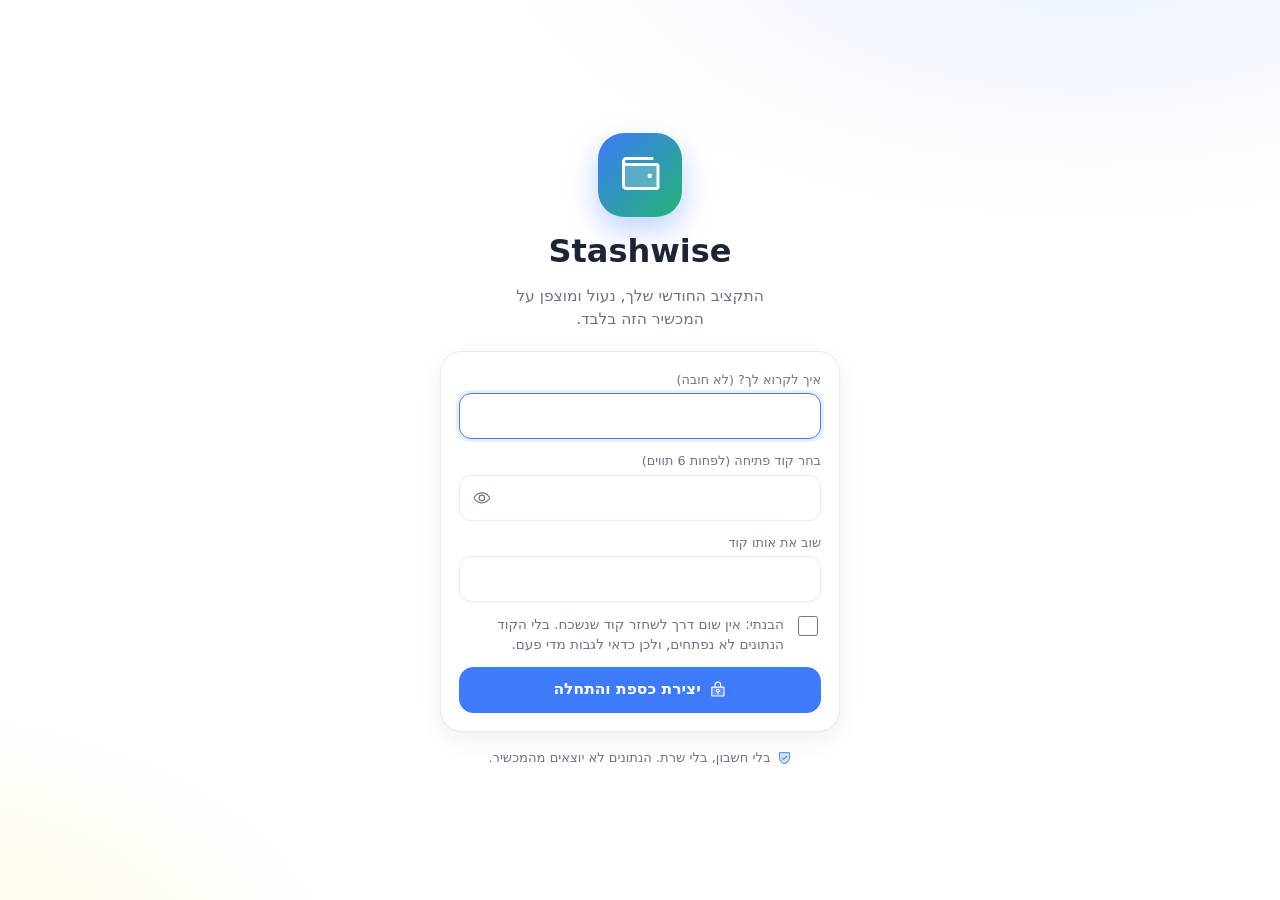
==== commit 4e45e3c4: "Stashwise 2.0: calmer, simpler home built around one number - Renamed to Stashwise - Home now shows " ====
--- a/index.html
+++ b/index.html
@@ -6,13 +6,13 @@
 <!-- Nothing may load from, or be sent to, any other site. connect-src 'none' blocks every network request from the app's code. -->
 <meta http-equiv="Content-Security-Policy" content="default-src 'self'; script-src 'self' 'wasm-unsafe-eval'; style-src 'self' 'unsafe-inline'; img-src 'self' data: blob:; font-src 'self'; connect-src 'self'; worker-src 'self'; manifest-src 'self'; object-src 'none'; base-uri 'none'; form-action 'none'; frame-src 'none'">
 <meta name="referrer" content="no-referrer">
-<title>כיס</title>
+<title>Stashwise</title>
 <meta name="description" content="ניהול תקציב חודשי פרטי ומוצפן - כמה נשאר להוציא, חיסכון, הוצאות קבועות ותקציב לקטגוריות.">
 <meta name="theme-color" content="#FFFFFF">
 <meta name="apple-mobile-web-app-capable" content="yes">
 <meta name="mobile-web-app-capable" content="yes">
 <meta name="apple-mobile-web-app-status-bar-style" content="default">
-<meta name="apple-mobile-web-app-title" content="כיס">
+<meta name="apple-mobile-web-app-title" content="Stashwise">
 <meta name="format-detection" content="telephone=no">
 <link rel="manifest" href="manifest.webmanifest">
 <link rel="icon" href="icons/icon.svg" type="image/svg+xml">
@@ -24,10 +24,10 @@
 
 <div id="app" hidden>
   <div id="update-bar" class="update-bar" hidden>
-    <span>גרסה חדשה של כיס מוכנה.</span><button class="btn small" id="update-go" type="button">עדכון</button>
+    <span>גרסה חדשה של Stashwise מוכנה.</span><button class="btn small" id="update-go" type="button">עדכון</button>
   </div>
   <header class="top">
-    <div class="brand"><span class="logo"><svg class="ic" aria-hidden="true"><use href="assets/icons.svg#wallet"></use></svg></span><span>כיס</span></div>
+    <div class="brand"><span class="logo"><svg class="ic" aria-hidden="true"><use href="assets/icons.svg#wallet"></use></svg></span><span>Stashwise</span></div>
     <div id="month-bar" class="month">
       <button id="m-prev" type="button" aria-label="החודש הקודם"><svg class="ic" aria-hidden="true"><use href="assets/icons.svg#caret-right"></use></svg></button>
       <span class="m-mid"><b id="m-label"></b><small id="m-range"></small></span>
@@ -53,7 +53,7 @@
 </div>
 <div id="sheet-root"></div>
 <div id="toast" class="toast" role="status" aria-live="polite" hidden></div>
-<noscript><p style="padding:24px">כיס צריכה JavaScript כדי לעבוד.</p></noscript>
+<noscript><p style="padding:24px">Stashwise צריכה JavaScript כדי לעבוד.</p></noscript>
 <script type="module" src="js/app.js"></script>
 </body>
 </html>
--- a/css/app.css
+++ b/css/app.css
@@ -397,3 +397,90 @@
 .slip-big span { color: var(--muted); font-size: .85rem; }
 .slip-big input { font-size: 1.8rem; font-weight: 700; min-height: 60px; }
 .sr { position: absolute; width: 1px; height: 1px; overflow: hidden; clip: rect(0 0 0 0); }
+
+/* ===== v2 "Stashwise": calm home, one next step, rewards ===== */
+:root { --gold: #F6B829; --gold-ink: #7A5500; --gold-soft: #FFF6DC; }
+body { background: #FFFFFF; }
+.view { gap: 16px; }
+.card { border-color: #EEF1F6; box-shadow: 0 1px 2px rgba(30, 40, 70, .03); }
+.greet { font-size: 1rem; font-weight: 600; color: var(--muted); padding: 4px 4px 0; }
+.link { background: none; border: 0; color: var(--primary); font-weight: 600; font-size: .88rem; text-decoration: none; padding: 4px; }
+
+.hero2 { --rc: var(--green); display: flex; flex-direction: column; align-items: center; gap: 6px; padding: 8px 0 4px; text-align: center; }
+.hero2.watch { --rc: var(--yellow); } .hero2.over { --rc: var(--bad); }
+.ring-wrap { position: relative; width: min(230px, 64vw); aspect-ratio: 1; max-width: 100%; }
+.ring { width: 100%; height: 100%; transform: rotate(-90deg); }
+.ring circle { fill: none; stroke-width: 9; }
+.ring-bg { stroke: #EEF2F7; }
+.ring-fg { stroke: var(--rc); stroke-linecap: round; transition: stroke-dashoffset .9s cubic-bezier(.2, .8, .2, 1); }
+.ring-in { position: absolute; inset: 0; display: flex; flex-direction: column; align-items: center; justify-content: center; gap: 2px; }
+.h-lbl { font-size: .9rem; color: var(--muted); font-weight: 500; }
+.h-big { font-size: clamp(2.3rem, 12vw, 3.1rem); font-weight: 800; letter-spacing: -.02em; color: var(--ink); line-height: 1.05; }
+.hero2.over .h-big { color: var(--bad); }
+.h-sub { color: var(--muted); font-size: .92rem; }
+.fc { display: inline-flex; align-items: center; gap: 6px; font-size: .84rem; font-weight: 600; padding: 5px 12px; border-radius: 999px; }
+.fc.ok { background: var(--green-soft); color: var(--good); } .fc.bad { background: var(--orange-soft); color: #C2531B; }
+
+.next { gap: 10px; border: 0; }
+.next p { color: var(--muted); font-size: .9rem; }
+.nx-h { display: flex; align-items: center; gap: 10px; }
+.nx-h b { flex: 1; font-size: 1rem; }
+.nx-ic { width: 34px; height: 34px; border-radius: 11px; display: grid; place-items: center; background: #FFFFFF; flex: none; }
+.nx-count { font-size: .78rem; color: var(--muted); }
+.next.ask { background: var(--primary-soft); } .next.ask .nx-ic { color: var(--primary); }
+.next.slip { background: var(--gold-soft); } .next.slip .nx-ic { color: var(--gold); }
+.next.warnc { background: var(--orange-soft); } .next.warnc .nx-ic { color: var(--orange); }
+.next.goodc { background: var(--green-soft); } .next.goodc .nx-ic { color: var(--green); }
+.next .btn { align-self: flex-start; }
+.next .qchip { background: #FFFFFF; }
+
+.save-card { gap: 14px; }
+.streak { display: flex; align-items: center; gap: 12px; }
+.streak b { display: block; }
+.streak small { color: var(--muted); font-size: .82rem; }
+.flame { width: 40px; height: 40px; border-radius: 13px; display: grid; place-items: center; background: linear-gradient(135deg, #FFB547, #FF7A45); color: #fff; flex: none; }
+.flame .ic { width: 1.35rem; height: 1.35rem; }
+.goal-hero { display: flex; flex-direction: column; gap: 8px; }
+.gh-top { display: flex; align-items: center; gap: 12px; }
+.gh-top small { display: block; color: var(--muted); font-size: .82rem; }
+.gh-ic { width: 40px; height: 40px; border-radius: 13px; display: grid; place-items: center; background: var(--gold-soft); color: var(--gold); flex: none; }
+.gh-ic .ic { width: 1.35rem; height: 1.35rem; }
+.gh-pct { color: var(--gold-ink); font-size: 1.1rem; }
+.gold-bar { height: 12px; border-radius: 999px; background: var(--gold-soft); overflow: hidden; }
+.gold-bar i { display: block; height: 100%; border-radius: 999px; background: linear-gradient(90deg, #F6B829, #FFCF5C); transition: width .8s cubic-bezier(.2, .8, .2, 1); }
+.btn.gold { background: var(--gold); border-color: var(--gold); color: #3B2A00; align-self: flex-start; }
+
+.cats { display: flex; flex-direction: column; gap: 14px; }
+.cat-line { display: flex; align-items: center; gap: 12px; cursor: pointer; border-radius: 12px; }
+.cl-mid { flex: 1; min-width: 0; display: flex; flex-direction: column; gap: 6px; }
+.cl-top { display: flex; justify-content: space-between; gap: 8px; font-size: .92rem; }
+.cl-n { font-weight: 600; overflow: hidden; text-overflow: ellipsis; white-space: nowrap; }
+.cl-v { white-space: nowrap; color: var(--muted); font-size: .85rem; }
+.cat-line .bar { grid-column: auto; }
+
+.analysis-btn { display: flex; align-items: center; gap: 12px; width: 100%; padding: 14px 16px; border-radius: var(--r); border: 1px dashed #D9DFEA; background: #FFFFFF; text-align: start; color: var(--ink); }
+.analysis-btn > .ic:first-child { color: var(--primary); width: 1.4rem; height: 1.4rem; }
+.analysis-btn span { flex: 1; display: flex; flex-direction: column; }
+.analysis-btn small { color: var(--muted); font-size: .8rem; }
+.analysis { display: flex; flex-direction: column; gap: 12px; }
+.analysis h3 { margin: 6px 0 0; font-size: .95rem; }
+.welcome { align-items: center; text-align: center; padding: 28px 18px; background: linear-gradient(170deg, var(--primary-soft), #FFFFFF 60%); }
+.welcome p { color: var(--muted); max-width: 32ch; }
+.w-ic { width: 64px; height: 64px; border-radius: 20px; display: grid; place-items: center; background: linear-gradient(135deg, #3D7BFA, #22B573); color: #fff; }
+.w-ic .ic { width: 2rem; height: 2rem; }
+.spark { position: fixed; z-index: 70; width: 8px; height: 8px; border-radius: 2px; pointer-events: none; animation: spark .85s cubic-bezier(.2, .7, .3, 1) forwards; }
+@keyframes spark { to { transform: translate(var(--dx), var(--dy)) rotate(260deg); opacity: 0; } }
+.top { border-bottom-color: transparent; }
+.brand { font-weight: 800; letter-spacing: -.01em; direction: ltr; }
+.explain summary { list-style: none; } .explain summary::-webkit-details-marker { display: none; }
+.explain[open] summary { margin-bottom: 8px; }
+.hint.center { justify-content: center; text-align: center; }
+@media (max-width: 420px) {
+  .top { gap: 6px; }
+  .brand { font-size: 1.05rem; gap: 6px; }
+  .brand .logo { width: 28px; height: 28px; }
+  .m-mid { min-width: 82px; }
+  .month > button:not(.m-today) { width: 30px; }
+  .top .icon-btn { width: 36px; }
+}
+@media (max-width: 350px) { .brand > span:not(.logo) { display: none; } }
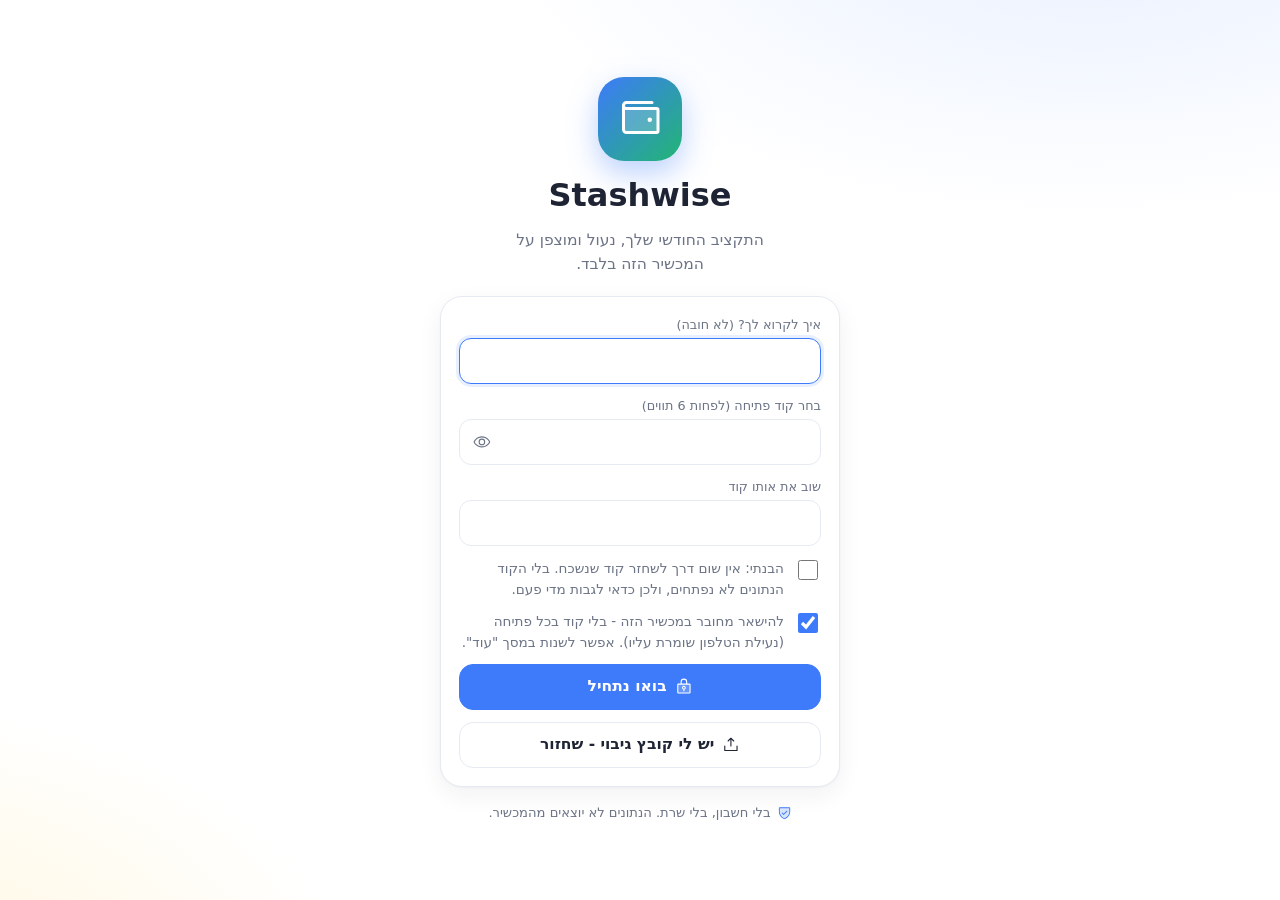
==== commit e1991b96: "Review pass, part 2: fixes from the independent code review - Privacy filter no longer wipes real sh" ====
--- a/index.html
+++ b/index.html
@@ -3,7 +3,7 @@
 <head>
 <meta charset="utf-8">
 <meta name="viewport" content="width=device-width,initial-scale=1,viewport-fit=cover">
-<!-- Nothing may load from, or be sent to, any other site. connect-src 'none' blocks every network request from the app's code. -->
+<!-- Nothing may load from, or be sent to, any other site: every request is limited to this site's own files ('self'). -->
 <meta http-equiv="Content-Security-Policy" content="default-src 'self'; script-src 'self' 'wasm-unsafe-eval'; style-src 'self' 'unsafe-inline'; img-src 'self' data: blob:; font-src 'self'; connect-src 'self'; worker-src 'self'; manifest-src 'self'; object-src 'none'; base-uri 'none'; form-action 'none'; frame-src 'none'">
 <meta name="referrer" content="no-referrer">
 <title>Stashwise</title>
--- a/css/app.css
+++ b/css/app.css
@@ -484,3 +484,17 @@
   .top .icon-btn { width: 36px; }
 }
 @media (max-width: 350px) { .brand > span:not(.logo) { display: none; } }
+.card4 { display: flex; align-items: flex-end; gap: 10px; background: var(--surface-2); border-radius: 14px; padding: 10px 12px; }
+.card4 .field { flex: 1; }
+.card4 input { max-width: 160px; letter-spacing: .2em; font-weight: 700; direction: ltr; text-align: right; }
+.c4-ic { width: 40px; height: 46px; border-radius: 12px; display: grid; place-items: center; background: #FFFFFF; color: var(--primary); flex: none; }
+.c4-ic .ic { width: 1.4rem; height: 1.4rem; }
+.grp-h { display: flex; align-items: flex-end; gap: 10px; background: var(--primary-soft); border-radius: 16px; padding: 10px 12px; margin-top: 4px; }
+.grp-t { flex: 1; min-width: 0; display: flex; flex-direction: column; align-self: center; }
+.grp-t small { color: var(--muted); font-size: .8rem; }
+.grp-h .field { width: 104px; flex: none; }
+.grp-h input { letter-spacing: .18em; font-weight: 700; direction: ltr; text-align: center; background: #FFFFFF; }
+.next.backup { background: var(--green-soft); } .next.backup .nx-ic { color: var(--green); }
+.crow-n { display: flex; flex-direction: column; gap: 2px; min-width: 0; }
+.crow-n small { font-size: .74rem; color: var(--muted); padding-inline-start: 4px; }
+.crow { align-items: start; } .crow > .cat-ic, .crow > .icon-btn { margin-top: 4px; }
